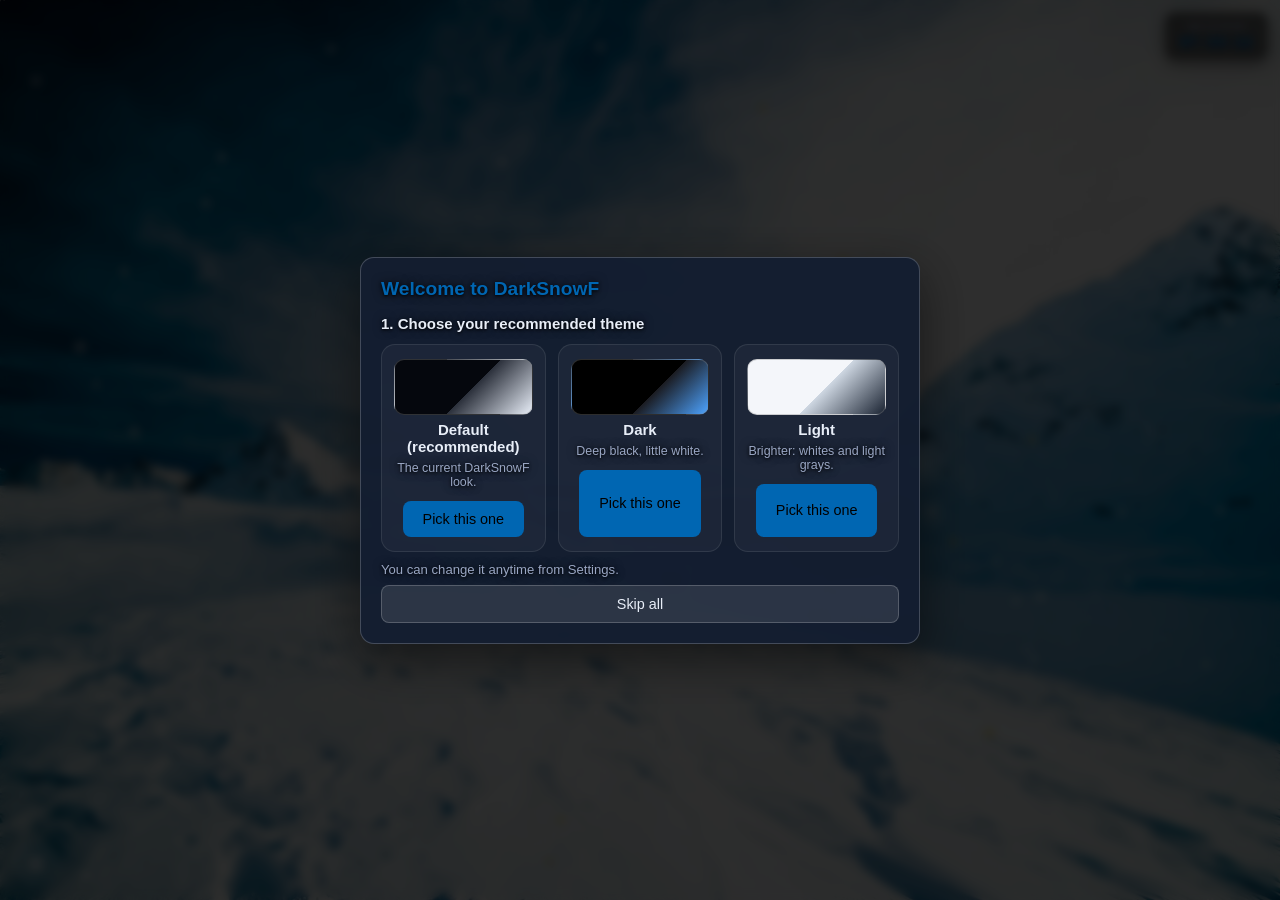
==== Index.html @ 33c3f8cb "Launch:DarkSnowF v1.0 - Firefox homepage extension DarkSnowF v1.0 - Página de inicio personalizada p" ====
<!DOCTYPE html>
<html lang="es">
<head>
  <meta charset="UTF-8">
  <meta name="viewport" content="width=device-width, initial-scale=1.0">
  <title>DarkSnowF | Inicio</title>
  <link rel="icon" href="assets/Texturas/Logos/DarkSnowF.png?v=2.7" type="image/png">
  <link rel="stylesheet" href="src/css/index-styles.css">
  <style>
    /* Cursor personalizado único */
    * {
      cursor: url('data:image/svg+xml;utf8,<svg xmlns="http://www.w3.org/2000/svg" width="24" height="24" viewBox="0 0 24 24"><path fill="%230066B2" stroke="%23000" stroke-width="0.5" d="M3 3l7.07 16.97 2.51-7.39 7.39-2.51L3 3z"/></svg>') 4 4, auto !important;
    }
    
    a, button, input, select, .shortcut-card, .sidebar-button, [data-engine] {
      cursor: url('data:image/svg+xml;utf8,<svg xmlns="http://www.w3.org/2000/svg" width="24" height="24" viewBox="0 0 24 24"><path fill="%230066B2" stroke="%23000" stroke-width="0.5" d="M8 3v3h3v2H8v3H6v-3H3V6h3V3h2zm6.5 4L20 12.5 14.5 18H11v-3.5L16.5 9H11V7h9v9h-2v-5.5L12.5 16H11v-2h3.5L9 8.5V11H7V7h7.5z"/></svg>') 8 8, pointer !important;
    }
  </style>
  <link rel="stylesheet" href="src/css/cursor.css">
  <link rel="stylesheet" href="src/css/dialogs.css">
</head>
<body>
  <!-- Overlay para cerrar sidebar -->
  <div class="sidebar-overlay" data-sidebar-overlay></div>

  <!-- Sidebar -->
  <aside data-sidebar>
    <div>
      <h3>DarkSnowF</h3>
      <p style="color: var(--muted);" data-i18n="navMenu">Menú de navegación</p>
    </div>
    <nav>
      <ul>
        <li><a href="Index.html"><img class="sidebar-icon" src="assets/Texturas/UI/Menu.svg" alt=""><span data-i18n="home">Inicio</span></a></li>
        <li><button class="sidebar-link" data-wallpaper-btn><img class="sidebar-icon" src="assets/Texturas/UI/EditarFondo.svg" alt=""><span data-i18n="wallpaper">Cambiar fondo</span></button></li>
        <li><a href="pages/config.html"><img class="sidebar-icon" src="assets/Texturas/UI/Editar.svg" alt=""><span data-i18n="settings">Configuración</span></a></li>
        <li><a href="pages/credit.html"><img class="sidebar-icon" src="assets/Texturas/UI/Creditos.svg" alt=""><span data-i18n="credits">Créditos</span></a></li>
        <li><a href="pages/License.html"><img class="sidebar-icon" src="assets/Texturas/UI/Licencia.svg" alt=""><span data-i18n="license">Licencia</span></a></li>
        <li><button class="sidebar-link" data-help-btn><img class="sidebar-icon" src="assets/Texturas/UI/Ayuda.svg" alt=""><span data-i18n="help">Ayuda</span></button></li>
        <li><button class="sidebar-link" data-lang-btn><img class="sidebar-icon" src="assets/Texturas/UI/ES-EN.svg" alt=""><span data-lang-label>Idioma: ES</span></button></li>
      </ul>
    </nav>
    <div class="sidebar-social">
      <p><img class="sidebar-icon" src="assets/Texturas/UI/Usuario.svg" alt="" style="vertical-align: middle; margin-right: 6px;"><span data-i18n="pfTitle">Perfiles</span></p>
      <div class="side-pf-row" data-side-profiles></div>
    </div>
    <div class="sidebar-social">
      <p data-i18n="networks">Redes</p>
      <div class="social-row">
        <a href="https://www.youtube.com/@FreezeezyPeak" target="_blank" rel="noopener" aria-label="YouTube">
          <svg viewBox="0 0 24 24" fill="none"><rect x="2" y="5" width="20" height="14" rx="4" fill="#FF0000"/><path d="M10 9.5v5l4.5-2.5L10 9.5z" fill="#fff"/></svg>
        </a>
        <a href="https://github.com/FreezeezyPeak-StudioDev" target="_blank" rel="noopener" aria-label="GitHub">
          <svg viewBox="0 0 24 24" fill="#e8eef8"><path d="M12 2C6.48 2 2 6.58 2 12.26c0 4.54 2.87 8.39 6.84 9.75.5.1.68-.22.68-.49 0-.24-.01-1.04-.02-1.89-2.78.62-3.37-1.37-3.37-1.37-.45-1.18-1.11-1.5-1.11-1.5-.91-.64.07-.62.07-.62 1 .07 1.53 1.06 1.53 1.06.9 1.58 2.36 1.12 2.93.86.09-.67.35-1.12.64-1.38-2.22-.26-4.56-1.14-4.56-5.07 0-1.12.39-2.04 1.03-2.76-.1-.26-.45-1.3.1-2.72 0 0 .84-.28 2.75 1.05a9.3 9.3 0 0 1 5 0c1.91-1.33 2.75-1.05 2.75-1.05.55 1.42.2 2.46.1 2.72.64.72 1.03 1.64 1.03 2.76 0 3.94-2.34 4.81-4.57 5.07.36.32.68.94.68 1.9 0 1.37-.01 2.48-.01 2.82 0 .27.18.6.69.49A10.2 10.2 0 0 0 22 12.26C22 6.58 17.52 2 12 2z"/></svg>
        </a>
        <a href="https://addons.mozilla.org/es-ES/firefox/user/20170408/" target="_blank" rel="noopener" aria-label="Firefox Add-ons">
          <svg viewBox="0 0 24 24" fill="none"><circle cx="12" cy="12" r="10" fill="#FF7139"/><circle cx="12" cy="12" r="10" fill="none" stroke="#FF7139" stroke-width="0"/><path d="M12 2a10 10 0 0 0-3.9.8c2.5.6 3.4 2.4 3.1 4.3-.3 2.1-2 3.4-2.3 5.5-.3 2.3 1.2 4.6 3.1 5.9a10 10 0 0 0 0-16.5z" fill="#FFBD4F"/><circle cx="12" cy="12" r="4.5" fill="#0060DF"/><circle cx="12" cy="12" r="4.5" fill="none" stroke="#fff" stroke-width="1" opacity="0.6"/></svg>
        </a>
        <a href="https://gitlab.com/freezeezypeak.studiodev" target="_blank" rel="noopener" aria-label="GitLab">
          <svg viewBox="0 0 24 24" fill="none"><polygon points="12,2 15,8 20,6 21,13 18,19 12,22 6,19 3,13 4,6 9,8" fill="#FC6D26"/><polygon points="12,9 15,12 12,17 9,12" fill="#fff"/></svg>
        </a>
        <a href="#" data-coming-soon="itch" aria-label="itch.io">
          <svg viewBox="0 0 24 24" fill="none"><rect x="3" y="7" width="18" height="11" rx="4" fill="#FA5C5C"/><circle cx="9" cy="12.5" r="1.6" fill="#fff"/><circle cx="15" cy="12.5" r="1.6" fill="#fff"/></svg>
        </a>
        <a href="#" data-coming-soon="web" aria-label="Mi web">
          <svg viewBox="0 0 24 24" fill="none"><circle cx="12" cy="12" r="9" fill="#2E9BD6"/><ellipse cx="12" cy="12" rx="4" ry="9" stroke="#fff" stroke-width="1.6" fill="none"/><line x1="3.5" y1="12" x2="20.5" y2="12" stroke="#fff" stroke-width="1.6"/></svg>
        </a>
      </div>
    </div>
  </aside>

  <!-- Botón para abrir sidebar -->
  <button class="sidebar-button" data-sidebar-toggle aria-label="Abrir menú"><img src="assets/Texturas/UI/Menu.svg" alt="Menú"></button>

  <!-- Reloj en esquina -->
  <div class="clock-corner">
    <div data-clock>00:00:00</div>
  </div>

  <!-- Contenido principal -->
  <main class="main-container">
    <!-- Logo centrado -->
    <div class="logo-container">
      <img src="assets/Texturas/Logos/DarkSnowF.png?v=1.5" alt="Logo DarkSnowF">
      <h1>DarkSnowF</h1>
      <div class="season-greet" data-season style="display: none;"></div>
    </div>

    <!-- Buscador -->
    <div class="search-container">
      <div class="search-wrapper">
        <span class="search-icon">O</span>
        <input 
          type="search" 
          class="search-input" 
          data-search 
          placeholder="Buscar o introducir dirección" 
          data-i18n-ph="searchPh"
          autocomplete="off" 
          spellcheck="false"
        >
        <div class="search-engine-selector">
          <button class="search-engine-btn" data-engine-toggle>
            <span data-engine-name>DuckDuckGo</span>
            <span>▼</span>
          </button>
          <div class="search-engine-dropdown" data-engine-dropdown>
            <div class="search-engine-option active" data-engine="google">
              <span>G</span>
              <span>Google</span>
            </div>
            <div class="search-engine-option" data-engine="bing">
              <span>B</span>
              <span>Bing</span>
            </div>
            <div class="search-engine-option" data-engine="duckduckgo">
              <span>D</span>
              <span>DuckDuckGo</span>
            </div>
            <div class="search-engine-option" data-engine="chatgpt">
              <span>C</span>
              <span>ChatGPT</span>
            </div>
            <div class="search-engine-option" data-engine="wikipedia">
              <span>W</span>
              <span>Wikipedia ES</span>
            </div>
            <div class="search-engine-option" data-engine="perplexity">
              <span>P</span>
              <span>Perplexity IA</span>
            </div>
            <div class="search-engine-option" data-engine="claude">
              <span>Cl</span>
              <span>Claude</span>
            </div>
            <div class="search-engine-option" data-engine="mistral">
              <span>Mi</span>
              <span>Mistral</span>
            </div>
            <div class="search-engine-option" data-engine="gemini">
              <span>Ge</span>
              <span>Gemini</span>
            </div>
          </div>
        </div>
      </div>
    </div>

    <!-- Categorías de accesos rápidos -->
    <div class="cats-bar" data-cats></div>

    <!-- Accesos rápidos -->
    <div class="shortcuts-container" data-shortcuts></div>
  </main>

  <!-- Modal para agregar/editar acceso rápido -->
  <div class="modal-overlay" data-modal-overlay>
    <div class="modal">
      <h2 data-modal-title data-i18n="modalAdd">Agregar acceso rápido</h2>
      <form class="modal-form" data-shortcut-form>
        <div class="form-group">
          <label for="shortcut-url" data-i18n="urlLabel">URL *</label>
          <input 
            type="url" 
            id="shortcut-url" 
            name="url" 
            placeholder="https://ejemplo.com" 
            required
          >
          <small data-i18n="urlHint">La URL completa del sitio web</small>
        </div>
        <div class="form-group">
          <label for="shortcut-name" data-i18n="nameLabel">Nombre (opcional)</label>
          <input 
            type="text" 
            id="shortcut-name" 
            name="name" 
            placeholder="Se detectará automáticamente" 
            data-i18n-ph="namePh"
          >
          <small data-i18n="nameHint">Si no lo escribes, se obtendrá del sitio web</small>
        </div>
        <div class="form-group">
          <label for="shortcut-cat" data-i18n="catLabel">Categoría</label>
          <select id="shortcut-cat"></select>
        </div>
        <div class="modal-actions">
          <button type="button" class="modal-btn secondary" data-modal-cancel><img class="btn-icon" src="assets/Texturas/UI/Cancelar.svg" alt=""><span data-i18n="cancelBtn">Cancelar</span></button>
          <button type="submit" class="modal-btn primary"><span data-i18n="saveBtn">Guardar</span></button>
        </div>
      </form>
    </div>
  </div>

  <!-- Modal para cambiar fondo de pantalla -->
  <div class="modal-overlay" data-wallpaper-modal>
    <div class="modal">
      <h2 data-i18n="wpTitle">Cambiar fondo de pantalla</h2>
      <form class="modal-form" data-wallpaper-form>
        <div class="form-group">
          <label data-i18n="wpPreset">Fondos predeterminados</label>
          <select id="wallpaper-preset" data-wallpaper-preset>
            <option value="" data-i18n="wpSelect">Seleccionar fondo...</option>
            <option value="default" data-i18n="wpDefault">Degradado oscuro (predeterminado)</option>
            <option value="assets/Texturas/backgrounds/noche-montanas.jpg" data-i18n="wpMountains">Montañas nocturnas</option>
            <option value="assets/Texturas/backgrounds/aurora.jpg" data-i18n="wpAurora">Aurora boreal</option>
            <option value="assets/Texturas/backgrounds/montanas-nevadas.jpg" data-i18n="wpSnow">Montañas nevadas</option>
            <option value="assets/Texturas/backgrounds/paisaje-nevado.jpg" data-i18n="wpSpace">Paisaje nevado</option>
            <option value="assets/Texturas/backgrounds/tierra-espacio.jpg" data-i18n="wpEarth">Tierra desde el espacio</option>
            <option value="assets/Texturas/backgrounds/noche-estrellas.jpg" data-i18n="wpStarry">Noche estrellada</option>
            <option value="assets/Texturas/backgrounds/lago-montana.jpg" data-i18n="wpLake">Lago y montaña</option>
            <option value="assets/Texturas/backgrounds/bmw-m4.jpg" data-i18n="wpBmw">BMW M4</option>
          </select>
        </div>
        <div class="form-group">
          <label for="wallpaper-url" data-i18n="wpUrlLabel">O introduce una URL</label>
          <input 
            type="url" 
            id="wallpaper-url" 
            name="url" 
            placeholder="https://ejemplo.com/imagen.jpg"
          >
          <small data-i18n="wpUrlHint">URL de una imagen desde internet</small>
        </div>
        <div class="form-group">
          <label data-i18n="wpUpload">O sube desde tu PC</label>
          <input 
            type="file" 
            id="wallpaper-file" 
            accept="image/*"
            style="display: none;"
          >
          <button type="button" class="file-btn" data-wallpaper-file-btn data-i18n="wpChooseFile">
            Seleccionar archivo
          </button>
          <small id="file-name"></small>
        </div>
        <div class="form-group">
          <label data-i18n="wpSize">Tamaño de la imagen</label>
          <select id="wallpaper-size" data-wallpaper-size>
            <option value="cover" data-i18n="wpCover">Cubrir pantalla (predeterminado)</option>
            <option value="contain" data-i18n="wpContain">Ajustar a pantalla</option>
            <option value="auto" data-i18n="wpOriginal">Tamaño original</option>
            <option value="custom" data-i18n="wpCustom">Personalizado</option>
          </select>
        </div>
        <div class="form-group" id="custom-size-group" style="display: none;">
          <label data-i18n="wpCustomSize">Tamaño personalizado (ancho x alto en px)</label>
          <div style="display: flex; gap: 10px; align-items: center;">
            <input 
              type="number" 
              id="wallpaper-width" 
              placeholder="700" 
              min="100" 
              max="5000"
              style="flex: 1;"
            >
            <span style="color: var(--text);">×</span>
            <input 
              type="number" 
              id="wallpaper-height" 
              placeholder="200" 
              min="100" 
              max="5000"
              style="flex: 1;"
            >
          </div>
          <small data-i18n="wpCustomHint">Ejemplo: 700 × 200 px (predeterminado: 1920 × 1080)</small>
        </div>
        <div class="form-group" id="preview-container" style="display: none;">
          <label data-i18n="wpPreview">Vista previa</label>
          <div class="wallpaper-preview" data-wallpaper-preview></div>
        </div>
        <div class="modal-actions">
          <button type="button" class="modal-btn secondary" data-wallpaper-reset><img class="btn-icon" src="assets/Texturas/UI/Devolver.svg" alt=""><span data-i18n="wpReset">Restaurar predeterminado</span></button>
          <button type="button" class="modal-btn secondary" data-wallpaper-cancel><img class="btn-icon" src="assets/Texturas/UI/Cancelar.svg" alt=""><span data-i18n="cancelBtn">Cancelar</span></button>
          <button type="submit" class="modal-btn primary"><span data-i18n="wpApply">Aplicar</span></button>
        </div>
      </form>
    </div>
  </div>

  <!-- Modal de ayuda -->
  <div class="modal-overlay" data-help-modal>
    <div class="modal">
      <h2 data-i18n="helpTitle">Ayuda</h2>
      <div class="help-grid">
        <div class="help-item" data-i18n="helpH1">1. Buscador: escribe y pulsa Enter; cambia de motor arriba.</div>
        <div class="help-item" data-i18n="helpH2">2. Accesos: + agrega, arrastra para ordenar, edita o borra.</div>
        <div class="help-item" data-i18n="helpH3">3. Categorías: pestañas, flechas &lt; &gt;, suelta encima, crea o borra.</div>
        <div class="help-item" data-i18n="helpH4">4. Perfiles: cambia en menú, ajustes o popup; cada uno sus enlaces.</div>
        <div class="help-item" data-i18n="helpH5">5. Fondo: predefinidos, URL o archivo; pueden rotar; pregunta por la nieve.</div>
        <div class="help-item" data-i18n="helpH6">6. Reloj: internet o PC, zona horaria y formato en ajustes.</div>
        <div class="help-item" data-i18n="helpH7">7. Idioma: cambia ES/EN desde el menú o ajustes.</div>
        <div class="help-item" data-i18n="helpH8">8. Ajustes: guarda los cambios y recarga la ventana.</div>
      </div>
      <div class="modal-actions">
        <button type="button" class="modal-btn secondary" data-help-guide><span data-i18n="helpGuide">Ver guía inicial</span></button>
        <button type="button" class="modal-btn primary" data-help-close><span data-i18n="helpClose">Entendido</span></button>
      </div>
    </div>
  </div>

  <!-- Bienvenida al instalar: tema, motor y funciones -->
  <div class="modal-overlay" data-onboard hidden>
    <div class="modal ob-modal">
      <h2 data-i18n="obTitle">Bienvenido a DarkSnowF</h2>
      <div data-ob-step="1">
        <p class="ob-sub" data-i18n="obStep1">1. Elige tu tema recomendado</p>
        <div class="ob-themes">
          <div class="ob-theme">
            <span class="ob-swatch ob-dark"></span>
            <strong data-i18n="obDef">Por defecto (recomendado)</strong>
            <small data-i18n="obDefDesc">El aspecto actual de DarkSnowF.</small>
            <button type="button" class="modal-btn primary ob-choose" data-ob-theme="dark"><span data-i18n="obChoose">Escojo este</span></button>
          </div>
          <div class="ob-theme">
            <span class="ob-swatch ob-trueblack"></span>
            <strong data-i18n="obOsc">Oscuro</strong>
            <small data-i18n="obOscDesc">Negro profundo, poco blanco.</small>
            <button type="button" class="modal-btn primary ob-choose" data-ob-theme="oscuro"><span data-i18n="obChoose">Escojo este</span></button>
          </div>
          <div class="ob-theme">
            <span class="ob-swatch ob-light"></span>
            <strong data-i18n="obLight">Claro</strong>
            <small data-i18n="obLightDesc">Más luminoso: blancos y grises claros.</small>
            <button type="button" class="modal-btn primary ob-choose" data-ob-theme="claro"><span data-i18n="obChoose">Escojo este</span></button>
          </div>
        </div>
        <p class="ob-note" data-i18n="obThemeLater">Podrás cambiarlo cuando quieras desde Ajustes.</p>
        <div class="modal-actions">
          <button type="button" class="modal-btn secondary" data-ob-skip-all><span data-i18n="obSkipAll">Omitir todo</span></button>
        </div>
      </div>
      <div data-ob-step="2" hidden>
        <p class="ob-sub" data-i18n="obStep2">2. Elige tu motor de búsqueda</p>
        <div class="ob-engines" data-ob-engines></div>
        <p class="ob-note" data-i18n="obEngineRec">Se recomienda DuckDuckGo: mayor seguridad y privacidad.</p>
        <p class="ob-note" data-i18n="obEngineLater">Puedes cambiarlo más adelante desde el selector del buscador.</p>
        <div class="modal-actions">
          <button type="button" class="modal-btn secondary" data-ob-skip><span data-i18n="obSkip">Omitir</span></button>
          <button type="button" class="modal-btn primary" data-ob-next><span data-i18n="obContinue">Continuar</span></button>
        </div>
      </div>
      <div data-ob-step="3" hidden>
        <p class="ob-sub" data-i18n="obStep3">3. Qué puede hacer</p>
        <div class="help-grid">
          <div class="help-item" data-i18n="obF1"></div>
          <div class="help-item" data-i18n="obF2"></div>
          <div class="help-item" data-i18n="obF3"></div>
          <div class="help-item" data-i18n="obF4"></div>
          <div class="help-item" data-i18n="obF5"></div>
        </div>
        <div class="modal-actions">
          <button type="button" class="modal-btn primary" data-ob-finish><span data-i18n="obStart">Empezar</span></button>
        </div>
      </div>
    </div>
  </div>

  <script src="utils/dialogs.js"></script>
  <script src="src/js/clock.js"></script>
  <script src="src/js/cat-remote.js"></script>
  <script src="src/js/profile-cfg.js"></script>
  <script src="src/js/config-loader.js"></script>
  <script src="src/js/i18n.js"></script>
  <script src="src/js/snow.js"></script>
  <script src="src/js/festive.js"></script>
  <script src="src/js/rotate.js"></script>
  <script src="src/js/index-app.js"></script>
  <script src="src/js/search-suggest.js"></script>
  <script src="src/js/onboarding.js"></script>
</body>
</html>
---- src/css/index-styles.css ----
/* Estilos optimizados para Index - Todo más pequeño */
:root {
  color-scheme: dark;
  --text: #e8eef8;
  --muted: #9aa7c4;
  --accent: #0066B2;
  --bg-dark: #06090f;
}

* {
  box-sizing: border-box;
}

body {
  margin: 0;
  min-height: 100vh;
  background: linear-gradient(180deg, #0c1929 0%, #0a1628 50%, #050b14 100%);
  background-size: cover;
  background-position: center;
  background-attachment: fixed;
  color: var(--text);
  font-family: -apple-system, BlinkMacSystemFont, 'Segoe UI', Roboto, Oxygen, Ubuntu, Cantarell, sans-serif;
  display: flex;
  flex-direction: column;
  align-items: center;
  justify-content: center;
  padding: 15px;
  position: relative;
  font-size: 15px;
  font-weight: 500;
}

/* Texto legible sobre cualquier fondo: borde oscuro en letras claras */
.main-container h1,
.main-container h2,
.main-container h3,
.main-container p,
.main-container label,
.main-container small,
.main-container span,
.main-container a,
.main-container button,
.shortcut-title,
.search-input::placeholder,
[data-sidebar] h3,
[data-sidebar] p,
[data-sidebar] a,
[data-sidebar] button,
.clock-corner [data-clock],
.modal h2,
.modal label,
.modal small,
.modal p,
.help-content p {
  text-shadow:
    0 1px 3px rgba(0, 0, 0, 0.9),
    0 0 10px rgba(0, 0, 0, 0.7);
}

/* Overlay oscuro para fondos */
body::before {
  content: '';
  position: fixed;
  inset: 0;
  background: rgba(0,0,0,0.4);
  z-index: 0;
  pointer-events: none;
}

/* Reloj pequeño en esquina (capa oscura: legible sobre fondos blancos) */
.clock-corner {
  position: fixed;
  top: 12px;
  right: 12px;
  padding: 8px 14px;
  background: rgba(0, 0, 0, 0.55);
  border: 1px solid rgba(255, 255, 255, 0.18);
  border-radius: 10px;
  backdrop-filter: blur(10px);
  box-shadow: 0 4px 16px rgba(0, 0, 0, 0.45);
  z-index: 100;
  display: flex;
  flex-direction: column;
  align-items: center;
  gap: 2px;
}

.clock-corner [data-clock] {
  display: flex;
  flex-direction: column;
  align-items: center;
  gap: 2px;
}

.clock-date {
  font-size: 0.7rem;
  font-weight: 500;
  color: var(--muted);
  letter-spacing: 0.3px;
  text-transform: capitalize;
}

.clock-time {
  font-size: 0.9rem;
  font-weight: 600;
  color: var(--accent);
  font-family: 'Courier New', monospace;
  letter-spacing: 0.5px;
}

/* Logo más pequeño */
.logo-container {
  text-align: center;
  margin-bottom: 25px;
  position: relative;
  z-index: 1;
}

.logo-container img {
  width: 124px;
  height: 124px;
  object-fit: contain;
  aspect-ratio: 1 / 1;
  margin-bottom: 12px;
  filter: drop-shadow(0 0 15px rgba(0, 51, 102, 0.3));
  animation: logoBlink 2.6s ease-in-out infinite;
}

@keyframes logoBlink {
  0%, 100% {
    filter: drop-shadow(0 0 12px rgba(0, 102, 178, 0.45)) brightness(1);
  }
  50% {
    filter: drop-shadow(0 0 30px rgba(0, 150, 255, 0.9)) brightness(1.22);
  }
}

.logo-container h1 {
  margin: 0;
  font-size: 1.8rem;
  color: var(--accent);
  text-shadow: 0 0 20px rgba(0, 51, 102, 0.4);
}

/* Contenedor principal */
.main-container {
  max-width: 760px;
  width: 100%;
  position: relative;
  z-index: 1;
}

/* Buscador más compacto */
.search-container {
  margin-bottom: 20px;
  transition: margin-bottom 0.2s ease;
}

.search-container.engine-open {
  margin-bottom: 275px;
}

.search-wrapper {
  position: relative;
  display: flex;
  align-items: center;
  gap: 8px;
  background: rgba(255,255,255,0.08);
  border: 1px solid rgba(255,255,255,0.15);
  border-radius: 40px;
  padding: 6px 15px;
  backdrop-filter: blur(10px);
  transition: all 0.3s ease;
}

.search-wrapper:focus-within {
  background: rgba(255,255,255,0.12);
  border-color: var(--accent);
  box-shadow: 0 0 15px rgba(0, 51, 102, 0.2);
}

.search-icon {
  font-size: 1rem;
  color: var(--muted);
}

.search-input {
  flex: 1;
  background: transparent;
  border: none;
  outline: none;
  color: var(--text);
  font-size: 0.95rem;
  padding: 8px 0;
}

.search-input::placeholder {
  color: var(--muted);
  font-size: 0.9rem;
}

/* Predicciones al escribir */
.search-suggest {
  position: absolute;
  top: calc(100% + 6px);
  left: 0;
  right: 0;
  z-index: 2000;
  background: var(--surface, rgba(10, 15, 25, 0.97));
  border: 1px solid var(--border, rgba(255, 255, 255, 0.15));
  border-radius: 14px;
  overflow: hidden;
  box-shadow: 0 12px 32px rgba(0, 0, 0, 0.45);
}

.search-suggest button {
  display: block;
  width: 100%;
  text-align: left;
  padding: 9px 16px;
  background: transparent;
  border: 0;
  color: var(--text, #e8eef8);
  font-size: 0.9rem;
  font-family: inherit;
  cursor: pointer;
  white-space: nowrap;
  overflow: hidden;
  text-overflow: ellipsis;
}

.search-suggest button:hover,
.search-suggest button.hl {
  background: var(--surface-hover, rgba(255, 255, 255, 0.1));
}

/* Selector de motor más pequeño */
.search-engine-selector {
  position: relative;
}

.search-engine-btn {
  background: rgba(255,255,255,0.1);
  border: 1px solid rgba(255,255,255,0.2);
  border-radius: 16px;
  padding: 4px 12px;
  color: var(--text);
  font-size: 0.8rem;
  cursor: pointer;
  display: flex;
  align-items: center;
  gap: 6px;
  transition: all 0.2s ease;
}

.search-engine-btn:hover {
  background: rgba(255,255,255,0.15);
}

.search-engine-dropdown {
  position: absolute;
  top: calc(100% + 8px);
  right: 0;
  background: rgba(20, 30, 48, 0.98);
  border: 1px solid rgba(255,255,255,0.15);
  border-radius: 10px;
  padding: 6px;
  min-width: 180px;
  display: none;
  z-index: 1000;
  backdrop-filter: blur(20px);
  box-shadow: 0 8px 30px rgba(0,0,0,0.5);
}

.search-engine-dropdown.active {
  display: block;
}

.search-engine-option {
  padding: 8px 12px;
  border-radius: 6px;
  cursor: pointer;
  transition: all 0.2s ease;
  display: flex;
  align-items: center;
  gap: 8px;
  color: var(--text);
  font-size: 0.85rem;
}

.search-engine-option:hover {
  background: rgba(0, 51, 102, 0.15);
}

.search-engine-option.active {
  background: rgba(0, 51, 102, 0.2);
  color: var(--accent);
}

/* Accesos rápidos más pequeños - Máximo 8 columnas */
.shortcuts-container {
  display: grid;
  grid-template-columns: repeat(auto-fit, 84px);
  justify-content: center;
  gap: 12px 10px;
  margin-top: 25px;
  width: 100%;
  max-width: 742px;
  margin-left: auto;
  margin-right: auto;
}

.shortcut-card {
  position: relative;
  width: 84px;
  height: 108px;
  background: rgba(255,255,255,0.05);
  border: 1px solid rgba(255,255,255,0.1);
  border-radius: 10px;
  padding: 12px 8px;
  text-align: center;
  cursor: pointer;
  transition: all 0.3s ease;
  display: flex;
  flex-direction: column;
  align-items: center;
  justify-content: center;
  gap: 8px;
}

.shortcut-card[draggable="true"] {
  user-select: none;
}

.shortcut-card.dragging {
  opacity: 0.45;
  transform: scale(0.96);
}

.shortcut-card.drag-over {
  border-color: var(--accent);
  box-shadow: 0 0 0 2px rgba(0, 51, 102, 0.35);
}

.shortcut-card:hover {
  background: rgba(255,255,255,0.08);
  border-color: var(--accent);
  transform: translateY(-2px);
  box-shadow: 0 4px 15px rgba(0, 51, 102, 0.2);
}

.shortcut-card.dragging:hover {
  transform: scale(0.96);
}

.shortcut-card.add-new {
  border: 2px dashed rgba(255,255,255,0.2);
}

.shortcut-card.add-new:hover {
  border-color: var(--accent);
  background: rgba(0, 51, 102, 0.05);
}

.shortcut-icon {
  width: 48px;
  height: 48px;
  border-radius: 6px;
  object-fit: contain;
  background: rgba(255,255,255,0.1);
  padding: 4px;
  aspect-ratio: 1 / 1;
}

.shortcut-title {
  font-size: 0.75rem;
  color: var(--text);
  overflow: hidden;
  text-overflow: ellipsis;
  white-space: nowrap;
  width: 100%;
  line-height: 1.2;
}

.shortcut-actions {
  position: absolute;
  top: 6px;
  right: 6px;
  display: none;
  gap: 3px;
}

.shortcut-card:hover .shortcut-actions {
  display: flex;
}

.shortcut-btn {
  width: 24px;
  height: 24px;
  border-radius: 5px;
  border: none;
  background: rgba(0,0,0,0.7);
  color: white;
  cursor: pointer;
  display: flex;
  align-items: center;
  justify-content: center;
  font-size: 0.7rem;
  transition: all 0.2s ease;
}

.shortcut-btn:hover {
  transform: scale(1.1);
}

.shortcut-btn.edit {
  background: rgba(0, 51, 102, 0.8);
}

.shortcut-btn.delete {
  background: rgba(120, 130, 150, 0.35);
}

.shortcut-btn.delete:hover {
  background: rgba(0, 102, 178, 0.8);
}

/* Sidebar más compacto */
[data-sidebar] {
  position: fixed;
  top: 0;
  left: 0;
  width: 250px;
  max-width: 82vw;
  height: 100vh;
  max-height: 100vh;
  max-height: 100dvh;
  background: rgba(10, 15, 25, 0.98);
  border-right: 1px solid rgba(255,255,255,0.1);
  backdrop-filter: blur(20px);
  z-index: 999;
  transform: translateX(-100%);
  transition: transform 0.3s ease;
  padding: 20px 15px;
  overflow-y: auto;
  box-sizing: border-box;
  overscroll-behavior: contain;
}

[data-sidebar].active {
  transform: translateX(0);
}

[data-sidebar] h3 {
  margin: 0 0 15px 0;
  color: var(--accent);
  font-size: 1.1rem;
}

[data-sidebar] p {
  font-size: 0.85rem;
  margin-bottom: 20px;
}

[data-sidebar] ul {
  list-style: none;
  margin: 0;
  padding: 0;
  display: flex;
  flex-direction: column;
  gap: 6px;
}

[data-sidebar] a, [data-sidebar] button.sidebar-link {
  display: flex;
  align-items: center;
  gap: 10px;
  padding: 10px 12px;
  border-radius: 10px;
  color: var(--text);
  text-decoration: none;
  background: rgba(255,255,255,0.03);
  border: 1px solid rgba(255,255,255,0.08);
  transition: all 0.2s ease;
  font-size: 0.9rem;
  width: 100%;
  text-align: left;
  cursor: pointer;
}

[data-sidebar] a:hover, [data-sidebar] button.sidebar-link:hover {
  background: rgba(0, 51, 102,0.1);
  border-color: rgba(0, 51, 102,0.3);
  transform: translateX(4px);
}

[data-sidebar] a.active {
  background: rgba(0, 51, 102, 0.12);
  border-color: rgba(0, 102, 178, 0.5);
}

[data-sidebar] a.active span::after {
  content: ' <';
  color: var(--accent);
  font-weight: 700;
}

[data-sidebar] a.active-page {
  background: rgba(0, 51, 102, 0.2);
  border-color: var(--accent);
  font-weight: 600;
}

[data-sidebar] a.active-page:hover {
  background: rgba(0, 51, 102, 0.25);
  transform: none;
  cursor: default;
}

.active-arrow {
  flex-shrink: 0;
  transition: transform 0.2s ease;
}

.sidebar-button {
  position: fixed;
  left: 15px;
  bottom: 15px;
  width: 42px;
  height: 42px;
  border-radius: 50%;
  border: 1px solid rgba(255,255,255,0.15);
  background: rgba(255,255,255,0.08);
  color: var(--text);
  font-size: 1.1rem;
  display: flex;
  align-items: center;
  justify-content: center;
  cursor: pointer;
  z-index: 100;
  transition: all 0.3s ease;
  backdrop-filter: blur(10px);
}

.sidebar-button:hover {
  background: rgba(0, 51, 102,0.2);
  border-color: var(--accent);
  transform: scale(1.05);
}

.sidebar-overlay {
  position: fixed;
  inset: 0;
  background: rgba(0,0,0,0.6);
  z-index: 998;
  display: none;
  backdrop-filter: blur(2px);
}

.sidebar-overlay.active {
  display: block;
}

/* Modal más compacto */
.modal-overlay {
  position: fixed;
  inset: 0;
  background: rgba(0,0,0,0.7);
  backdrop-filter: blur(5px);
  z-index: 2000;
  display: none;
  align-items: center;
  justify-content: center;
}

.modal-overlay.active {
  display: flex;
}

.modal {
  background: rgba(20, 30, 48, 0.98);
  border: 1px solid rgba(255,255,255,0.2);
  border-radius: 14px;
  padding: 20px;
  max-width: 450px;
  width: 90%;
  max-height: 90vh;
  overflow-y: auto;
  box-shadow: 0 15px 50px rgba(0,0,0,0.5);
  box-sizing: border-box;
}

.modal h2 {
  margin: 0 0 15px 0;
  color: var(--accent);
  font-size: 1.2rem;
}

.modal-form {
  display: flex;
  flex-direction: column;
  gap: 12px;
}

.form-group {
  display: flex;
  flex-direction: column;
  gap: 6px;
}

.form-group label {
  color: var(--text);
  font-size: 0.85rem;
  font-weight: 500;
}

.form-group input, .form-group select {
  background: rgba(255,255,255,0.08);
  border: 1px solid rgba(255,255,255,0.15);
  border-radius: 8px;
  padding: 10px 12px;
  color: var(--text);
  font-size: 0.9rem;
  outline: none;
  transition: all 0.2s ease;
}

.form-group input:focus, .form-group select:focus {
  background: rgba(255,255,255,0.12);
  border-color: var(--accent);
  box-shadow: 0 0 0 3px rgba(0, 51, 102, 0.1);
}

.form-group select option,
.search-engine-dropdown,
select option {
  background-color: #0a0f19;
  color: #e8eef8;
}

.form-group small {
  color: var(--muted);
  font-size: 0.75rem;
}

.form-group button.file-btn {
  background: rgba(0, 51, 102, 0.15);
  border: 1px solid rgba(0, 51, 102, 0.3);
  border-radius: 8px;
  padding: 10px 12px;
  color: var(--accent);
  font-size: 0.85rem;
  cursor: pointer;
  transition: all 0.2s ease;
}

.form-group button.file-btn:hover {
  background: rgba(0, 51, 102, 0.25);
}

.modal-actions {
  display: flex;
  gap: 10px;
  margin-top: 8px;
}

.modal-btn {
  flex: 1;
  padding: 10px 20px;
  border: none;
  border-radius: 8px;
  font-size: 0.9rem;
  cursor: pointer;
  transition: all 0.2s ease;
  font-weight: 500;
}

.modal-btn.primary {
  background: var(--accent);
  color: #000;
}

.modal-btn.primary:hover {
  background: #5ee3ff;
  transform: translateY(-1px);
}

.modal-btn.secondary {
  background: rgba(255,255,255,0.1);
  color: var(--text);
  border: 1px solid rgba(255,255,255,0.2);
}

.modal-btn.secondary:hover {
  background: rgba(255,255,255,0.15);
}

/* Wallpaper preview */
.wallpaper-preview {
  width: 100%;
  height: 120px;
  border-radius: 8px;
  background-size: cover;
  background-position: center;
  border: 2px solid rgba(255,255,255,0.1);
  margin-top: 8px;
}

/* Responsive */
@media (max-width: 768px) {
  .logo-container h1 {
    font-size: 1.5rem;
  }

  .logo-container img {
    width: 82px;
    height: 82px;
  }

  .clock-corner {
    top: 8px;
    right: 8px;
    padding: 5px 10px;
  }

  .clock-corner [data-clock] {
    font-size: 0.75rem;
  }

  .search-wrapper {
    padding: 5px 12px;
  }

  .search-container.engine-open {
    margin-bottom: 285px;
  }

  .search-input {
    font-size: 0.9rem;
  }

  .shortcuts-container {
    grid-template-columns: repeat(auto-fit, 84px);
    gap: 10px;
  }

  .modal {
    padding: 18px;
  }
}

@media (max-width: 480px) {
  .search-wrapper {
    align-items: stretch;
    border-radius: 22px;
    flex-wrap: wrap;
  }

  .search-input {
    min-width: 160px;
  }

  .search-engine-selector {
    margin-left: auto;
  }

  .search-engine-dropdown {
    right: 0;
    min-width: 170px;
  }

  .search-container.engine-open {
    margin-bottom: 285px;
  }

  .shortcuts-container {
    grid-template-columns: repeat(auto-fit, 76px);
  }

  .shortcut-card {
    width: 76px;
  }
}

@media (min-width: 481px) and (max-width: 768px) {
  .shortcuts-container {
    grid-template-columns: repeat(auto-fit, 84px);
  }
}

/* Márgenes según pantalla */
@media (max-width: 380px) {
  body {
    padding: 10px;
  }

  .logo-container img {
    width: 96px;
    height: 96px;
  }

  .logo-container h1 {
    font-size: 1.5rem;
  }

  .cats-bar {
    margin-top: 14px;
  }

  .modal {
    padding: 16px;
    width: 94%;
  }
}

@media (max-height: 620px) {
  .logo-container {
    margin-bottom: 14px;
  }

  .logo-container img {
    width: 84px;
    height: 84px;
    margin-bottom: 6px;
  }

  .logo-container h1 {
    font-size: 1.4rem;
  }
}

@media (min-width: 1400px) {
  .main-container {
    max-width: 860px;
  }
}

/* Iconos UI dibujados */
.sidebar-icon {
  width: 20px;
  height: 20px;
  object-fit: contain;
  flex-shrink: 0;
  pointer-events: none;
}

.sidebar-button img {
  width: 22px;
  height: 22px;
  object-fit: contain;
  pointer-events: none;
}

.sidebar-social {
  margin-top: 20px;
  padding-top: 14px;
  border-top: 1px solid rgba(255,255,255,0.08);
}

.sidebar-social p {
  font-size: 0.8rem;
  margin: 0 0 10px 0;
}

.social-row {
  display: grid;
  grid-template-columns: repeat(3, 38px);
  gap: 10px;
  justify-content: start;
}

.side-pf-row {
  display: flex;
  flex-direction: column;
  gap: 8px;
}

.side-pf-list {
  display: flex;
  flex-direction: column;
  gap: 8px;
}

.side-pf-list .cat-tab {
  width: 100%;
  justify-content: center;
}

.social-row a {
  width: 38px;
  height: 38px;
  padding: 0 !important;
  display: flex !important;
  align-items: center;
  justify-content: center;
}

.social-row a:hover {
  transform: translateY(-2px) !important;
}

.social-row svg {
  width: 22px;
  height: 22px;
  pointer-events: none;
}

.shortcut-btn img {
  width: 14px;
  height: 14px;
  object-fit: contain;
  pointer-events: none;
}

.shortcut-btn.delete .icon-open {
  display: none;
}

.shortcut-btn.delete:hover .icon-closed {
  display: none;
}

.shortcut-btn.delete:hover .icon-open {
  display: block;
}

.modal-btn {
  display: inline-flex;
  align-items: center;
  justify-content: center;
  gap: 8px;
}

.btn-icon {
  width: 16px;
  height: 16px;
  object-fit: contain;
  pointer-events: none;
}

.help-content {
  display: flex;
  flex-direction: column;
  gap: 10px;
  margin-bottom: 8px;
}

.help-grid {
  display: grid;
  grid-template-columns: 1fr 1fr;
  gap: 8px;
  margin-bottom: 8px;
}

.help-item {
  margin: 0;
  padding: 10px 12px;
  border-radius: 10px;
  background: rgba(255, 255, 255, 0.04);
  border: 1px solid rgba(255, 255, 255, 0.09);
  color: var(--text);
  font-size: 0.8rem;
  line-height: 1.45;
}

/* Bienvenida al instalar */
.ob-modal {
  max-width: 560px;
}

.ob-sub {
  color: var(--text);
  font-weight: 700;
  margin: 0 0 12px 0;
}

.ob-note {
  color: var(--text-secondary, var(--muted));
  font-size: 0.82rem;
  margin: 10px 0 0 0;
}

.ob-themes {
  display: grid;
  grid-template-columns: repeat(3, 1fr);
  gap: 12px;
}

@media (max-width: 560px) {
  .ob-themes {
    grid-template-columns: 1fr;
  }
}

.ob-theme {
  display: flex;
  flex-direction: column;
  align-items: center;
  gap: 6px;
  padding: 14px 12px;
  border-radius: 14px;
  background: rgba(255, 255, 255, 0.04);
  border: 1px solid rgba(255, 255, 255, 0.09);
  color: var(--text);
  text-align: center;
}

.ob-theme small {
  color: var(--text-secondary, var(--muted));
  font-size: 0.78rem;
}

.ob-swatch {
  width: 100%;
  height: 56px;
  border-radius: 10px;
  border: 1px solid rgba(128, 128, 128, 0.35);
}

.ob-dark {
  background: linear-gradient(135deg, #05070d 55%, #2a2f3a 55%, #e8eef8 100%);
}

.ob-trueblack {
  background: linear-gradient(135deg, #000000 60%, #1a1a1f 60%, #4da3ff 100%);
}

.ob-light {
  background: linear-gradient(135deg, #f4f6fa 55%, #cfd8e3 55%, #1a2332 100%);
}

.ob-choose {
  margin-top: 6px;
}

.ob-engines {
  display: grid;
  grid-template-columns: 1fr 1fr 1fr;
  gap: 8px;
}

.ob-engine {
  display: flex;
  align-items: center;
  gap: 6px;
  padding: 8px 10px;
  border-radius: 10px;
  background: rgba(255, 255, 255, 0.04);
  border: 1px solid rgba(255, 255, 255, 0.09);
  color: var(--text);
  font-size: 0.82rem;
  cursor: pointer;
}

.ob-engine.ob-rec {
  border-color: var(--accent);
}

.ob-engine em {
  font-style: normal;
  color: var(--accent);
}

@media (max-width: 560px) {
  .help-grid {
    grid-template-columns: 1fr;
  }
}

.help-content p {
  margin: 0;
  color: var(--text);
  font-size: 0.9rem;
  line-height: 1.5;
}

/* Pulido visual: entrada de modales, focos y scroll del menú */
.modal-overlay.active .modal {
  animation: modalIn 0.22s ease-out;
}

@keyframes modalIn {
  from {
    opacity: 0;
    transform: scale(0.96) translateY(8px);
  }
  to {
    opacity: 1;
    transform: scale(1) translateY(0);
  }
}

a:focus-visible,
button:focus-visible,
input:focus-visible,
select:focus-visible {
  outline: 2px solid rgba(0, 102, 178, 0.7);
  outline-offset: 2px;
}

[data-sidebar]::-webkit-scrollbar,
.shared-menu-panel::-webkit-scrollbar {
  width: 6px;
}

[data-sidebar]::-webkit-scrollbar-thumb,
.shared-menu-panel::-webkit-scrollbar-thumb {
  background: rgba(0, 51, 102, 0.4);
  border-radius: 3px;
}

/* Barra de categorías */
.cats-bar {
  display: flex;
  align-items: center;
  gap: 8px;
  margin-top: 18px;
}

.cats-tabs {
  display: flex;
  gap: 8px;
  overflow-x: auto;
  scrollbar-width: none;
  flex: 1;
  padding: 2px;
}

.cats-tabs::-webkit-scrollbar {
  display: none;
}

.cat-tab {
  display: inline-flex;
  align-items: center;
  gap: 6px;
  padding: 6px 12px;
  border-radius: 16px;
  background: rgba(255, 255, 255, 0.05);
  border: 1px solid rgba(255, 255, 255, 0.1);
  color: var(--text);
  font-size: 0.8rem;
  white-space: nowrap;
  cursor: pointer;
  transition: all 0.2s ease;
}

.cat-tab:hover {
  background: rgba(255, 255, 255, 0.09);
  border-color: rgba(0, 102, 178, 0.4);
}

.cat-tab.active {
  background: rgba(0, 51, 102, 0.25);
  border-color: var(--accent);
  color: #fff;
}

.cat-tab.drag-target {
  border-color: var(--accent);
  background: rgba(0, 102, 178, 0.3);
}

/* Saludo de temporada + burbuja de frases del logo */
.season-greet {
  margin-top: 6px;
  font-size: 1rem;
  color: #9fdcff;
  letter-spacing: 1px;
}

.phrase-bubble {
  position: absolute;
  top: 100%;
  left: 50%;
  transform: translateX(-50%);
  margin-top: 10px;
  max-width: min(300px, 86vw);
  padding: 12px 16px;
  border-radius: 14px;
  background: #000;
  border: 2px solid #fff;
  box-shadow: 0 10px 30px rgba(0, 0, 0, 0.6);
  font-size: 0.88rem;
  line-height: 1.5;
  text-align: center;
  z-index: 5;
  pointer-events: none;
  animation: bubbleIn 0.25s ease-out;
}

@keyframes bubbleIn {
  from {
    opacity: 0;
    transform: translate(-50%, 8px);
  }
  to {
    opacity: 1;
    transform: translate(-50%, 0);
  }
}

.phrase-bubble::after {
  content: '';
  position: absolute;
  bottom: 100%;
  left: 50%;
  transform: translateX(-50%);
  border: 8px solid transparent;
  border-bottom-color: #fff;
}

.phrase-bubble.epic {
  color: #e8eef8;
}

.phrase-bubble.spy {
  color: #39d353;
  border-color: #39d353;
}

.phrase-bubble.spy::after {
  border-bottom-color: #39d353;
}

.cat-tab.add {
  border-style: dashed;
  color: var(--muted);
  font-size: 1rem;
  padding: 4px 12px;
}

.cat-mini {
  width: 18px;
  height: 18px;
  padding: 2px;
  object-fit: contain;
  display: none;
  pointer-events: auto;
  cursor: pointer;
}

.cat-tab:hover .cat-mini {
  display: block;
}

@media (hover: none) {
  .cat-mini {
    display: block;
    opacity: 0.85;
  }
}

.cats-arrow {
  min-width: 30px;
  height: 30px;
  border-radius: 50%;
  border: 1px solid rgba(255, 255, 255, 0.2);
  background: rgba(255, 255, 255, 0.07);
  color: #fff;
  font-size: 1rem;
  font-weight: 700;
  line-height: 1;
  cursor: pointer;
  opacity: 1;
  transition: all 0.2s ease;
  flex-shrink: 0;
  padding: 0 6px;
}

.cats-arrow:hover {
  background: rgba(0, 51, 102, 0.3);
  border-color: var(--accent);
  opacity: 1;
}

/* Modales de confirmación personalizados: ver src/css/dialogs.css */
---- src/css/cursor.css ----
/* Cursor compartido para Index y paginas internas.
 * Sin mano del sistema: todo usa la flecha propia (los gatos la cubren
 * con la suya cuando el pack está activo). */
* {
  cursor: url('data:image/svg+xml;utf8,<svg xmlns="http://www.w3.org/2000/svg" width="22" height="22" viewBox="0 0 24 24"><path fill="%230066B2" stroke="%23020b12" stroke-width="1.25" stroke-linejoin="round" d="M4 3l13 8-6 1.4L8 19z"/></svg>') 3 3, auto !important;
}

a,
a:hover,
a:active,
a:focus,
button,
button:hover,
button:active,
button:focus,
input[type="button"],
input[type="submit"],
input[type="reset"],
input[type="checkbox"],
input[type="radio"],
input[type="range"],
input[type="color"],
input[type="file"],
select,
select:hover,
select:active,
label,
.btn,
.btn:hover,
.btn:active,
.shortcut-card,
.shortcut-card:hover,
.shortcut-card:active,
.sidebar-button,
.sidebar-button:hover,
[data-engine],
[data-engine]:hover,
[role="button"],
[role="button"]:hover,
[role="button"]:active {
  cursor: url('data:image/svg+xml;utf8,<svg xmlns="http://www.w3.org/2000/svg" width="22" height="22" viewBox="0 0 24 24"><path fill="%230066B2" stroke="%23020b12" stroke-width="1.25" stroke-linejoin="round" d="M4 3l13 8-6 1.4L8 19z"/></svg>') 3 3, auto !important;
}

input[type="text"],
input[type="search"],
input:not([type]),
textarea {
  cursor: text !important;
}

button:active,
a:active,
.btn:active,
.shortcut-card:active,
[role="button"]:active {
  transform: translateY(1px) scale(0.99);
}
---- src/css/dialogs.css ----
/* dialogs.css - Estilos compartidos de diálogos personalizados (DSDialogs).
   Se carga en TODOS los HTML. Paleta: negro, blanco, gris, azul oscuro, azul claro. */

:root {
  --ds-accent: #0066B2;
  --ds-text: #e8eef8;
}

.ds-confirm-overlay {
  position: fixed;
  inset: 0;
  background: rgba(0, 0, 0, 0.75);
  backdrop-filter: blur(5px);
  z-index: 10000;
  display: none;
  align-items: center;
  justify-content: center;
  animation: dsFadeIn 0.2s ease-out;
}

.ds-confirm-overlay.active {
  display: flex;
}

.ds-confirm-modal {
  background: rgba(20, 30, 48, 0.98);
  border: 1px solid rgba(255, 255, 255, 0.2);
  border-radius: 14px;
  padding: 24px;
  max-width: 420px;
  width: 90%;
  max-height: 90vh;
  overflow-y: auto;
  box-shadow: 0 15px 50px rgba(0, 0, 0, 0.6);
  animation: dsModalScale 0.25s ease-out;
  box-sizing: border-box;
}

@keyframes dsFadeIn {
  from { opacity: 0; }
  to { opacity: 1; }
}

@keyframes dsModalScale {
  from {
    opacity: 0;
    transform: scale(0.9);
  }
  to {
    opacity: 1;
    transform: scale(1);
  }
}

.ds-confirm-title {
  margin: 0 0 12px 0;
  color: var(--ds-accent, #0066B2);
  font-size: 1.15rem;
  font-weight: 600;
  text-shadow: 0 1px 3px rgba(0, 0, 0, 0.9);
}

.ds-confirm-message {
  margin: 0 0 20px 0;
  color: var(--ds-text, #e8eef8);
  font-size: 0.95rem;
  line-height: 1.5;
  text-shadow: 0 1px 3px rgba(0, 0, 0, 0.9);
}

.ds-confirm-input {
  width: 100%;
  background: rgba(255, 255, 255, 0.08);
  border: 1px solid rgba(255, 255, 255, 0.15);
  border-radius: 8px;
  padding: 10px 12px;
  color: var(--ds-text, #e8eef8);
  font-size: 0.9rem;
  outline: none;
  margin-bottom: 20px;
  transition: all 0.2s ease;
  box-sizing: border-box;
  font-family: inherit;
}

.ds-confirm-input:focus {
  background: rgba(255, 255, 255, 0.12);
  border-color: var(--ds-accent, #0066B2);
  box-shadow: 0 0 0 3px rgba(0, 51, 102, 0.1);
}

.ds-confirm-actions {
  display: flex;
  gap: 10px;
  justify-content: flex-end;
}

.ds-confirm-btn {
  padding: 10px 20px;
  border: none;
  border-radius: 8px;
  font-size: 0.9rem;
  font-weight: 500;
  cursor: pointer;
  transition: all 0.2s ease;
  font-family: inherit;
}

.ds-confirm-btn.primary {
  background: var(--ds-accent, #0066B2);
  color: #000;
}

.ds-confirm-btn.primary:hover {
  background: #5ee3ff;
  transform: translateY(-1px);
}

.ds-confirm-btn.secondary {
  background: rgba(255, 255, 255, 0.1);
  color: var(--ds-text, #e8eef8);
  border: 1px solid rgba(255, 255, 255, 0.2);
}

.ds-confirm-btn.secondary:hover {
  background: rgba(255, 255, 255, 0.15);
}

.ds-confirm-btn.danger {
  background: rgba(255, 60, 60, 0.15);
  color: #ff6b6b;
  border: 1px solid rgba(255, 60, 60, 0.3);
}

.ds-confirm-btn.danger:hover {
  background: rgba(255, 60, 60, 0.25);
}
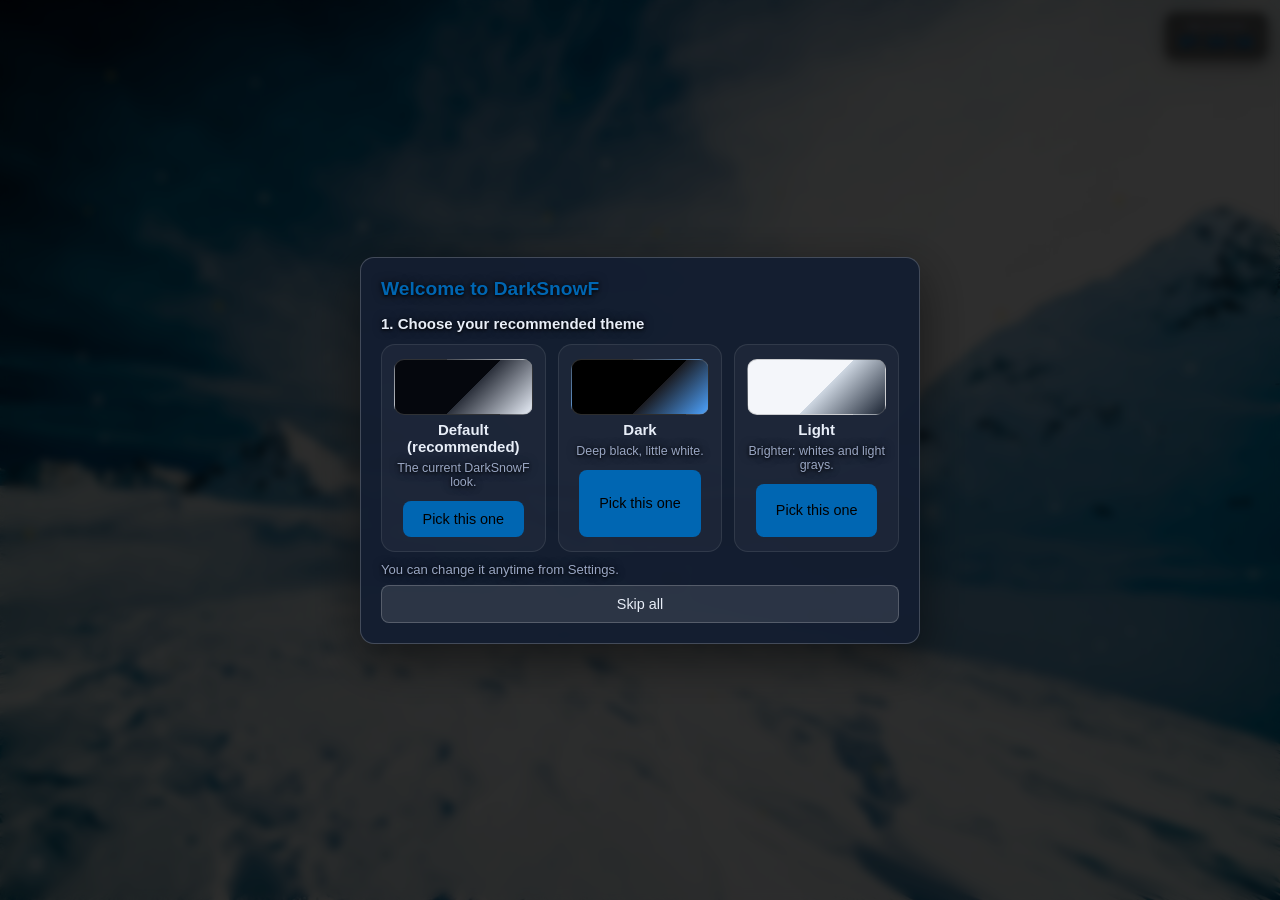
==== commit e11bbc33: "DarkSnowF 1.1.0 Update (Profiles with identity) DarkSnowF 1.1.0  Novedades: - La página de inicio" ====
--- a/Index.html
+++ b/Index.html
@@ -4,7 +4,7 @@
   <meta charset="UTF-8">
   <meta name="viewport" content="width=device-width, initial-scale=1.0">
   <title>DarkSnowF | Inicio</title>
-  <link rel="icon" href="assets/Texturas/Logos/DarkSnowF.png?v=2.7" type="image/png">
+  <link rel="icon" href="assets/Texturas/Logos/DarkSnowF.png?v=1.1.0" type="image/png">
   <link rel="stylesheet" href="src/css/index-styles.css">
   <style>
     /* Cursor personalizado único */
@@ -81,7 +81,7 @@
   <main class="main-container">
     <!-- Logo centrado -->
     <div class="logo-container">
-      <img src="assets/Texturas/Logos/DarkSnowF.png?v=1.5" alt="Logo DarkSnowF">
+      <img src="assets/Texturas/Logos/DarkSnowF.png?v=1.1.0" alt="Logo DarkSnowF">
       <h1>DarkSnowF</h1>
       <div class="season-greet" data-season style="display: none;"></div>
     </div>
@@ -184,6 +184,30 @@
           <label for="shortcut-cat" data-i18n="catLabel">Categoría</label>
           <select id="shortcut-cat"></select>
         </div>
+        <div class="form-group">
+          <label for="shortcut-icon-url" data-i18n="iconLabel">Icono personalizado (opcional)</label>
+          <input
+            type="url"
+            id="shortcut-icon-url"
+            name="iconUrl"
+            placeholder="https://ejemplo.com/icono.png"
+            data-i18n-ph="iconPh"
+          >
+          <small data-i18n="iconHint">Pega la URL de una imagen o sube una desde tu PC. Vacío = automático.</small>
+        </div>
+        <div class="form-group">
+          <div style="display: flex; gap: 8px; align-items: center; flex-wrap: wrap;">
+            <img id="shortcut-icon-preview" alt="" style="width: 40px; height: 40px; object-fit: contain; border-radius: 8px; background: rgba(255,255,255,0.06); border: 1px solid rgba(255,255,255,0.12);">
+            <button type="button" class="modal-btn secondary" data-icon-file-btn style="flex: 1;">
+              <span data-i18n="iconFileBtn">Subir imagen</span>
+            </button>
+            <button type="button" class="modal-btn secondary" data-icon-auto-btn>
+              <span data-i18n="iconAutoBtn">Automático</span>
+            </button>
+          </div>
+          <input type="file" id="shortcut-icon-file" accept="image/*" style="display: none;">
+          <small id="shortcut-icon-name"></small>
+        </div>
         <div class="modal-actions">
           <button type="button" class="modal-btn secondary" data-modal-cancel><img class="btn-icon" src="assets/Texturas/UI/Cancelar.svg" alt=""><span data-i18n="cancelBtn">Cancelar</span></button>
           <button type="submit" class="modal-btn primary"><span data-i18n="saveBtn">Guardar</span></button>
@@ -359,6 +383,8 @@
   </div>
 
   <script src="utils/dialogs.js"></script>
+  <script src="src/js/almacen.js"></script>
+  <script src="src/js/iconos.js"></script>
   <script src="src/js/clock.js"></script>
   <script src="src/js/cat-remote.js"></script>
   <script src="src/js/profile-cfg.js"></script>
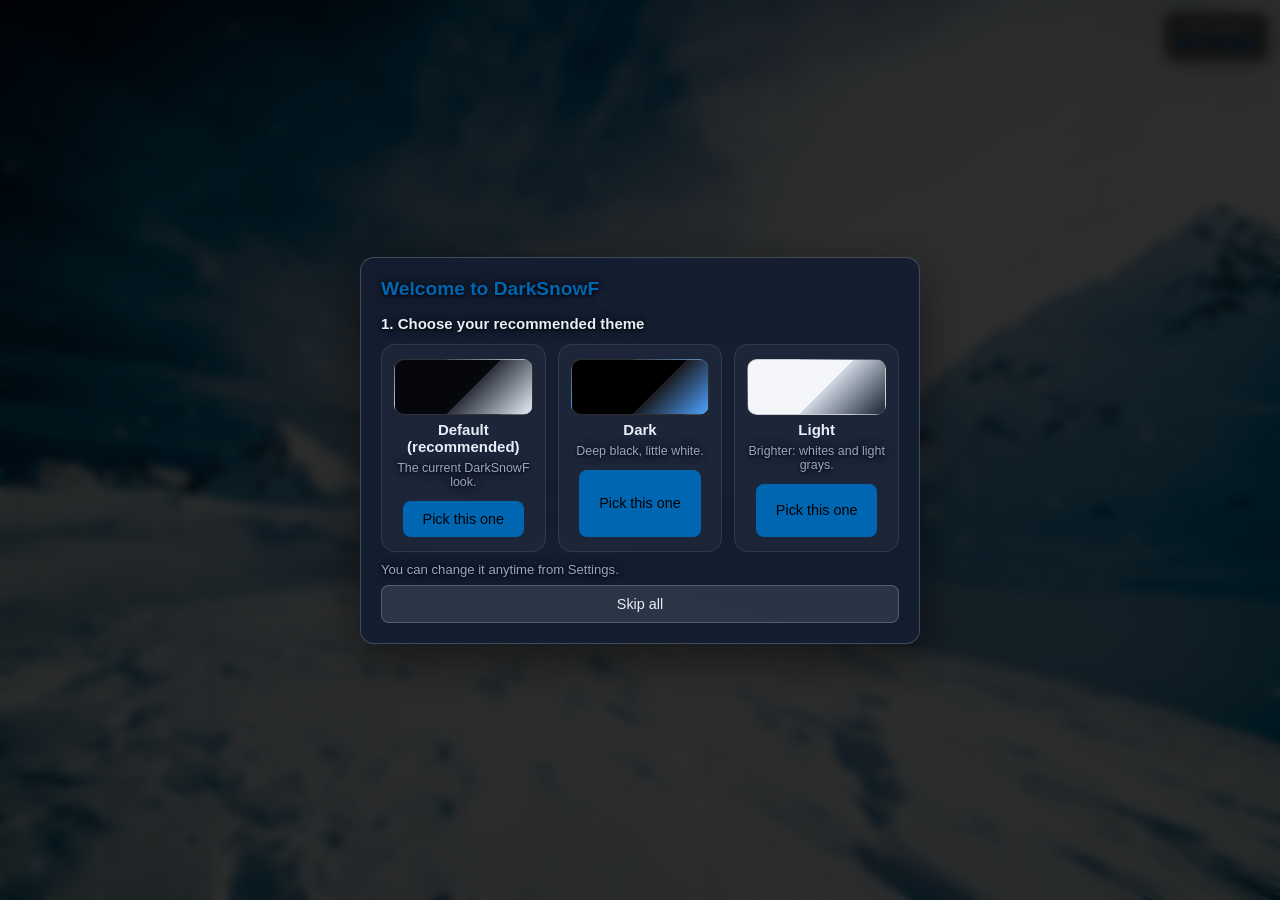
==== commit 6f35e2d0: "v1.1.1 - Corrección de errores Parche de estabilidad, sin funciones nuevas grandes:  - Arrastre de" ====
--- a/Index.html
+++ b/Index.html
@@ -4,8 +4,9 @@
   <meta charset="UTF-8">
   <meta name="viewport" content="width=device-width, initial-scale=1.0">
   <title>DarkSnowF | Inicio</title>
-  <link rel="icon" href="assets/Texturas/Logos/DarkSnowF.png?v=1.1.0" type="image/png">
+  <link rel="icon" href="assets/Texturas/Logos/DarkSnowF.png?v=1.1.1" type="image/png">
   <link rel="stylesheet" href="src/css/index-styles.css">
+  <link rel="stylesheet" href="src/css/movil.css">
   <style>
     /* Cursor personalizado único */
     * {
@@ -37,6 +38,7 @@
         <li><a href="pages/credit.html"><img class="sidebar-icon" src="assets/Texturas/UI/Creditos.svg" alt=""><span data-i18n="credits">Créditos</span></a></li>
         <li><a href="pages/License.html"><img class="sidebar-icon" src="assets/Texturas/UI/Licencia.svg" alt=""><span data-i18n="license">Licencia</span></a></li>
         <li><button class="sidebar-link" data-help-btn><img class="sidebar-icon" src="assets/Texturas/UI/Ayuda.svg" alt=""><span data-i18n="help">Ayuda</span></button></li>
+        <li><a href="pages/perfiles.html"><img class="sidebar-icon" src="assets/Texturas/UI/Guadar.svg" alt=""><span data-i18n="profileSettings">Perfil ajustes</span></a></li>
         <li><button class="sidebar-link" data-lang-btn><img class="sidebar-icon" src="assets/Texturas/UI/ES-EN.svg" alt=""><span data-lang-label>Idioma: ES</span></button></li>
       </ul>
     </nav>
@@ -81,7 +83,7 @@
   <main class="main-container">
     <!-- Logo centrado -->
     <div class="logo-container">
-      <img src="assets/Texturas/Logos/DarkSnowF.png?v=1.1.0" alt="Logo DarkSnowF">
+      <img src="assets/Texturas/Logos/DarkSnowF.png?v=1.1.1" alt="Logo DarkSnowF">
       <h1>DarkSnowF</h1>
       <div class="season-greet" data-season style="display: none;"></div>
     </div>
@@ -383,7 +385,9 @@
   </div>
 
   <script src="utils/dialogs.js"></script>
+  <script src="src/js/movil.js"></script>
   <script src="src/js/almacen.js"></script>
+  <script src="src/js/persistencia.js"></script>
   <script src="src/js/iconos.js"></script>
   <script src="src/js/clock.js"></script>
   <script src="src/js/cat-remote.js"></script>
--- a/src/css/index-styles.css
+++ b/src/css/index-styles.css
@@ -337,6 +337,23 @@
   transform: scale(0.96);
 }
 
+/* Durante el arrastre: sin transiciones ni saltos por hover (evita temblor) */
+.shortcuts-container.is-dragging .shortcut-card {
+  transition: none !important;
+}
+
+.shortcuts-container.is-dragging .shortcut-card:not(.dragging):hover {
+  transform: none !important;
+}
+
+.cat-tab.dragging {
+  opacity: 0.45;
+}
+
+.cats-tabs.is-dragging .cat-tab {
+  transition: none !important;
+}
+
 .shortcut-card.drag-over {
   border-color: var(--accent);
   box-shadow: 0 0 0 2px rgba(0, 51, 102, 0.35);
@@ -1161,6 +1178,25 @@
   background: rgba(0, 102, 178, 0.3);
 }
 
+.cat-ico {
+  font-size: 0.95rem;
+  line-height: 1;
+  flex-shrink: 0;
+  /* Forzar presentación a color (algunas tipografías los dejaban en B/N) */
+  font-family: "Segoe UI Emoji", "Noto Color Emoji", "Apple Color Emoji", "Segoe UI Symbol", sans-serif;
+  font-variant-emoji: emoji;
+  filter: none;
+}
+
+.cat-ico-img {
+  width: 18px;
+  height: 18px;
+  object-fit: contain;
+  border-radius: 5px;
+  flex-shrink: 0;
+  background: rgba(255,255,255,0.08);
+}
+
 /* Saludo de temporada + burbuja de frases del logo */
 .season-greet {
   margin-top: 6px;
@@ -1240,7 +1276,9 @@
   cursor: pointer;
 }
 
-.cat-tab:hover .cat-mini {
+.cat-tab:hover .cat-mini,
+.cat-tab.active .cat-mini,
+.cat-tab:focus-within .cat-mini {
   display: block;
 }
 
--- a/src/css/movil.css
+++ b/src/css/movil.css
@@ -0,0 +1,111 @@
+/* movil.css - Ajustes táctiles activados con `html.ds-movil`. */
+
+html.ds-movil body {
+  padding: 12px 10px 28px;
+  -webkit-tap-highlight-color: transparent;
+}
+
+html.ds-movil .main-container {
+  max-width: 560px;
+  padding: 0 4px;
+}
+
+html.ds-movil .logo-container img {
+  width: 76px;
+  height: 76px;
+}
+
+html.ds-movil .logo-container h1 {
+  font-size: 1.35rem;
+}
+
+html.ds-movil .clock-corner {
+  position: static;
+  display: inline-flex;
+  margin: 0 auto 10px;
+}
+
+html.ds-movil .search-container {
+  position: sticky;
+  top: 8px;
+  z-index: 50;
+}
+
+html.ds-movil .search-wrapper {
+  min-height: 52px;
+}
+
+html.ds-movil .search-input {
+  font-size: 16px;
+}
+
+html.ds-movil .search-engine-dropdown {
+  position: fixed;
+  left: 12px;
+  right: 12px;
+  top: auto;
+  bottom: 12px;
+  max-height: 46vh;
+  overflow-y: auto;
+}
+
+html.ds-movil .cats-bar {
+  position: sticky;
+  top: 72px;
+  z-index: 40;
+  background: rgba(7, 11, 18, 0.92);
+  backdrop-filter: blur(8px);
+  border-radius: 12px;
+  padding: 6px;
+}
+
+html.ds-movil .shortcuts-container {
+  grid-template-columns: repeat(3, minmax(0, 1fr));
+  gap: 12px;
+}
+
+html.ds-movil .shortcut-card {
+  width: 100%;
+  min-height: 104px;
+  padding: 14px 8px;
+}
+
+html.ds-movil .shortcut-icon {
+  width: 44px;
+  height: 44px;
+}
+
+html.ds-movil .shortcut-btn,
+html.ds-movil .cat-mini,
+html.ds-movil .cats-arrow,
+html.ds-movil .sidebar-button {
+  min-width: 44px;
+  min-height: 44px;
+}
+
+html.ds-movil [data-sidebar] {
+  width: min(86vw, 320px);
+}
+
+html.ds-movil .modal {
+  width: 100%;
+  max-width: none;
+  margin: 0;
+  border-radius: 16px 16px 0 0;
+}
+
+html.ds-movil .modal-overlay.active {
+  align-items: flex-end;
+}
+
+html.ds-movil .modal-overlay.active .modal {
+  max-height: 92vh;
+  overflow-y: auto;
+}
+
+@media (max-width: 360px) {
+  html.ds-movil .shortcuts-container {
+    grid-template-columns: repeat(3, minmax(0, 1fr));
+    gap: 8px;
+  }
+}
--- a/src/css/dialogs.css
+++ b/src/css/dialogs.css
@@ -135,3 +135,41 @@
 .ds-confirm-btn.danger:hover {
   background: rgba(255, 60, 60, 0.25);
 }
+
+/* Mini-menú selector de emojis */
+.ds-emoji-label {
+  margin: 0 0 8px 0;
+  color: var(--ds-text, #e8eef8);
+  font-size: 0.85rem;
+}
+
+.ds-emoji-grid {
+  display: grid;
+  grid-template-columns: repeat(8, 1fr);
+  gap: 4px;
+  margin-bottom: 16px;
+  max-height: 150px;
+  overflow-y: auto;
+  padding: 8px;
+  background: rgba(255, 255, 255, 0.03);
+  border: 1px solid rgba(255, 255, 255, 0.08);
+  border-radius: 8px;
+}
+
+.ds-emoji-btn {
+  font-size: 1.3rem;
+  line-height: 1.4;
+  background: transparent;
+  border: 1px solid transparent;
+  border-radius: 8px;
+  padding: 2px;
+  cursor: pointer;
+  font-family: "Segoe UI Emoji", "Noto Color Emoji", "Apple Color Emoji", "Segoe UI Symbol", sans-serif;
+  font-variant-emoji: emoji;
+}
+
+.ds-emoji-btn:hover {
+  background: rgba(0, 102, 178, 0.25);
+  border-color: #0066B2;
+  transform: scale(1.2);
+}
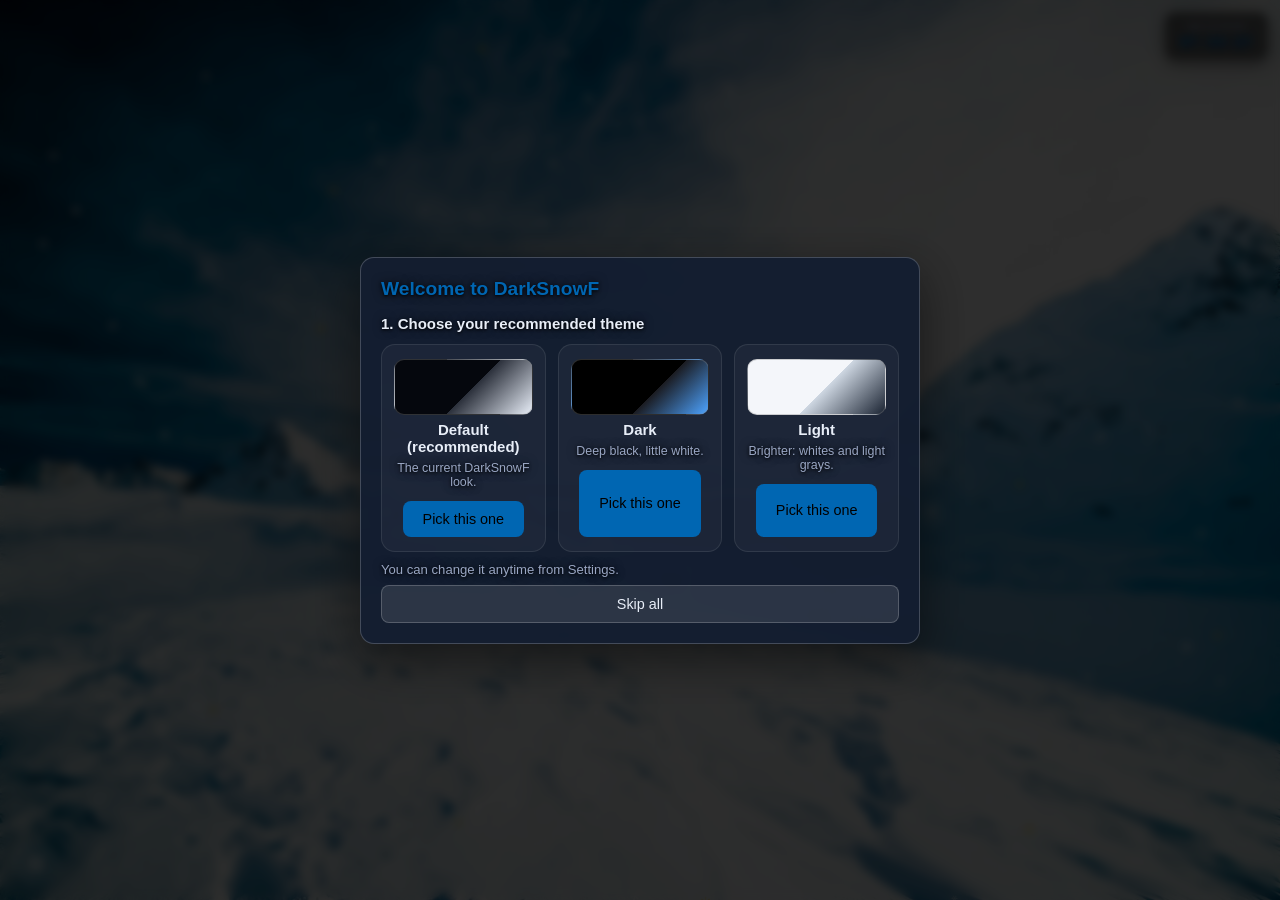
==== commit 40fc403a: "DarkSnowF v1.1.2: ahorro de datos y fixes - Sugerencias del buscador, favicons y hora de internet ah" ====
--- a/Index.html
+++ b/Index.html
@@ -4,7 +4,7 @@
   <meta charset="UTF-8">
   <meta name="viewport" content="width=device-width, initial-scale=1.0">
   <title>DarkSnowF | Inicio</title>
-  <link rel="icon" href="assets/Texturas/Logos/DarkSnowF.png?v=1.1.1" type="image/png">
+  <link rel="icon" href="assets/Texturas/Logos/DarkSnowF.png?v=1.1.2" type="image/png">
   <link rel="stylesheet" href="src/css/index-styles.css">
   <link rel="stylesheet" href="src/css/movil.css">
   <style>
@@ -83,7 +83,7 @@
   <main class="main-container">
     <!-- Logo centrado -->
     <div class="logo-container">
-      <img src="assets/Texturas/Logos/DarkSnowF.png?v=1.1.1" alt="Logo DarkSnowF">
+      <img src="assets/Texturas/Logos/DarkSnowF.png?v=1.1.2" alt="Logo DarkSnowF">
       <h1>DarkSnowF</h1>
       <div class="season-greet" data-season style="display: none;"></div>
     </div>
--- a/src/css/index-styles.css
+++ b/src/css/index-styles.css
@@ -1182,10 +1182,10 @@
   font-size: 0.95rem;
   line-height: 1;
   flex-shrink: 0;
-  /* Forzar presentación a color (algunas tipografías los dejaban en B/N) */
+  /* Emojis solo en blanco y negro (sin color) */
   font-family: "Segoe UI Emoji", "Noto Color Emoji", "Apple Color Emoji", "Segoe UI Symbol", sans-serif;
-  font-variant-emoji: emoji;
-  filter: none;
+  font-variant-emoji: text;
+  filter: grayscale(1) contrast(1.05);
 }
 
 .cat-ico-img {
--- a/src/css/dialogs.css
+++ b/src/css/dialogs.css
@@ -165,7 +165,9 @@
   padding: 2px;
   cursor: pointer;
   font-family: "Segoe UI Emoji", "Noto Color Emoji", "Apple Color Emoji", "Segoe UI Symbol", sans-serif;
-  font-variant-emoji: emoji;
+  /* Solo blanco y negro (sin color) */
+  font-variant-emoji: text;
+  filter: grayscale(1) contrast(1.05);
 }
 
 .ds-emoji-btn:hover {
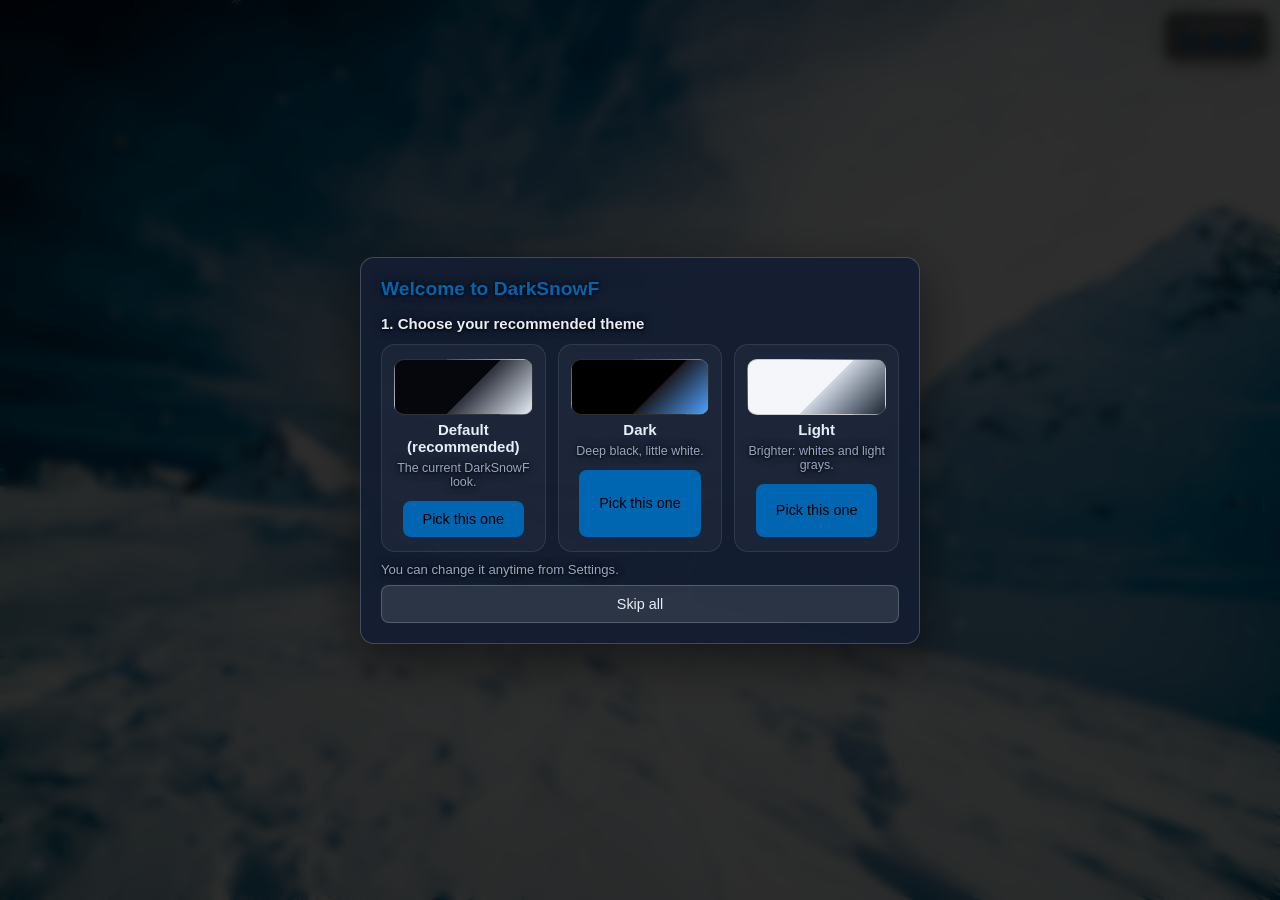
==== commit 33ca9dac: "DarkSnowF 1.1.3 con aviso único de CatCursorF Implementación: - Se agregó build.py para empaquetar " ====
--- a/Index.html
+++ b/Index.html
@@ -4,17 +4,19 @@
   <meta charset="UTF-8">
   <meta name="viewport" content="width=device-width, initial-scale=1.0">
   <title>DarkSnowF | Inicio</title>
-  <link rel="icon" href="assets/Texturas/Logos/DarkSnowF.png?v=1.1.2" type="image/png">
+  <link rel="icon" href="assets/Texturas/Logos/DarkSnowF.png?v=1.1.3" type="image/png">
   <link rel="stylesheet" href="src/css/index-styles.css">
   <link rel="stylesheet" href="src/css/movil.css">
-  <style>
-    /* Cursor personalizado único */
+  <style id="ds-home-cursor">
+    /* Flecha azul estilo Windows. Sin mano de clic. CatCursorF la cubre si está activa. */
     * {
-      cursor: url('data:image/svg+xml;utf8,<svg xmlns="http://www.w3.org/2000/svg" width="24" height="24" viewBox="0 0 24 24"><path fill="%230066B2" stroke="%23000" stroke-width="0.5" d="M3 3l7.07 16.97 2.51-7.39 7.39-2.51L3 3z"/></svg>') 4 4, auto !important;
+      cursor: url('data:image/svg+xml;utf8,<svg xmlns="http://www.w3.org/2000/svg" width="22" height="22" viewBox="0 0 24 24"><path fill="%230066B2" stroke="%23020b12" stroke-width="1.25" stroke-linejoin="round" d="M4 3l13 8-6 1.4L8 19z"/></svg>') 3 3, auto !important;
     }
-    
-    a, button, input, select, .shortcut-card, .sidebar-button, [data-engine] {
-      cursor: url('data:image/svg+xml;utf8,<svg xmlns="http://www.w3.org/2000/svg" width="24" height="24" viewBox="0 0 24 24"><path fill="%230066B2" stroke="%23000" stroke-width="0.5" d="M8 3v3h3v2H8v3H6v-3H3V6h3V3h2zm6.5 4L20 12.5 14.5 18H11v-3.5L16.5 9H11V7h9v9h-2v-5.5L12.5 16H11v-2h3.5L9 8.5V11H7V7h7.5z"/></svg>') 8 8, pointer !important;
+    input[type="text"],
+    input[type="search"],
+    input:not([type]),
+    textarea {
+      cursor: text !important;
     }
   </style>
   <link rel="stylesheet" href="src/css/cursor.css">
@@ -83,7 +85,7 @@
   <main class="main-container">
     <!-- Logo centrado -->
     <div class="logo-container">
-      <img src="assets/Texturas/Logos/DarkSnowF.png?v=1.1.2" alt="Logo DarkSnowF">
+      <img src="assets/Texturas/Logos/DarkSnowF.png?v=1.1.3" alt="Logo DarkSnowF">
       <h1>DarkSnowF</h1>
       <div class="season-greet" data-season style="display: none;"></div>
     </div>
--- a/src/css/index-styles.css
+++ b/src/css/index-styles.css
@@ -333,8 +333,14 @@
 }
 
 .shortcut-card.dragging {
-  opacity: 0.45;
-  transform: scale(0.96);
+  display: none;
+}
+
+.shortcut-placeholder {
+  border: 2px dashed var(--accent) !important;
+  background: rgba(0, 102, 178, 0.14) !important;
+  box-shadow: none !important;
+  pointer-events: none;
 }
 
 /* Durante el arrastre: sin transiciones ni saltos por hover (evita temblor) */
@@ -364,10 +370,6 @@
   border-color: var(--accent);
   transform: translateY(-2px);
   box-shadow: 0 4px 15px rgba(0, 51, 102, 0.2);
-}
-
-.shortcut-card.dragging:hover {
-  transform: scale(0.96);
 }
 
 .shortcut-card.add-new {
--- a/src/css/cursor.css
+++ b/src/css/cursor.css
@@ -1,6 +1,5 @@
-/* Cursor compartido para Index y paginas internas.
- * Sin mano del sistema: todo usa la flecha propia (los gatos la cubren
- * con la suya cuando el pack está activo). */
+/* Cursor compartido: flecha azul estilo Windows en todo.
+ * Sin mano de clic. CatCursorF la cubre con gatos cuando el pack está activo. */
 * {
   cursor: url('data:image/svg+xml;utf8,<svg xmlns="http://www.w3.org/2000/svg" width="22" height="22" viewBox="0 0 24 24"><path fill="%230066B2" stroke="%23020b12" stroke-width="1.25" stroke-linejoin="round" d="M4 3l13 8-6 1.4L8 19z"/></svg>') 3 3, auto !important;
 }
